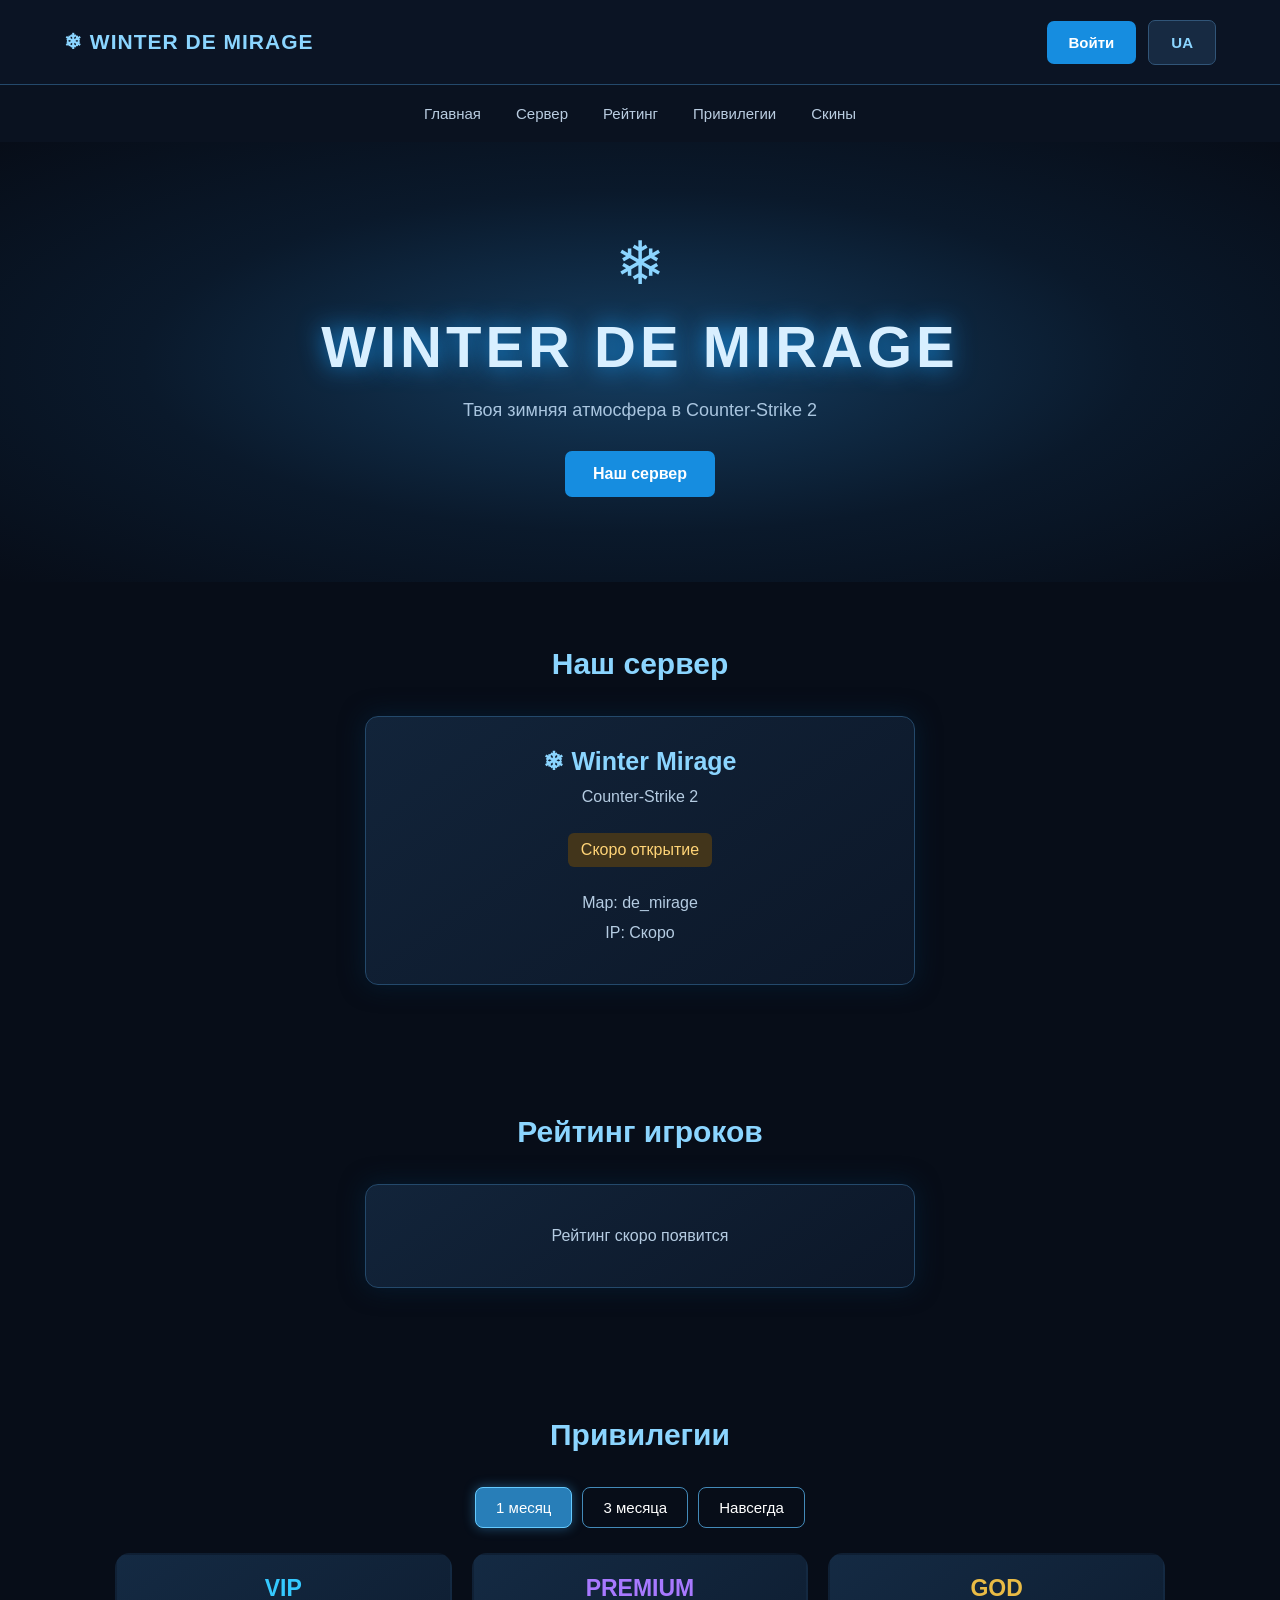
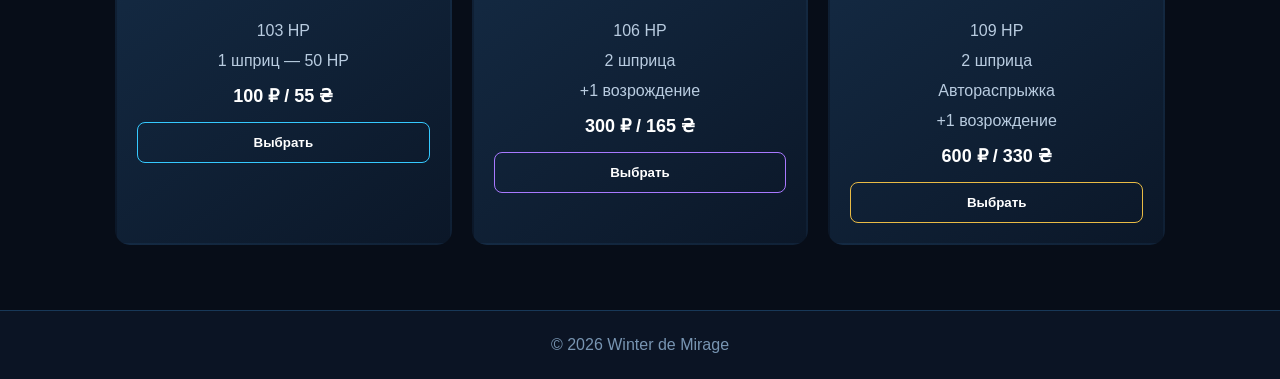
==== Winter de Mirage/index.html @ 79d19c04 "Add files via upload" ====
<!DOCTYPE html>
<html lang="ru">
<head>
    <meta charset="UTF-8">
    <meta name="viewport" content="width=device-width, initial-scale=1.0">
    <title>Winter de Mirage</title>
    <link rel="stylesheet" href="style.css">

    <style>
        .steam-profile {
            display: none;
            align-items: center;
            gap: 10px;
            color: white;
            text-decoration: none;
            padding: 5px 12px;
            border: 1px solid rgba(100, 190, 255, 0.35);
            border-radius: 10px;
            background: rgba(30, 90, 140, 0.2);
        }

        .steam-profile img {
            width: 38px;
            height: 38px;
            border-radius: 8px;
            object-fit: cover;
        }

        .steam-profile span {
            font-weight: bold;
            max-width: 130px;
            overflow: hidden;
            text-overflow: ellipsis;
            white-space: nowrap;
        }

        .plans {
            display: grid;
            grid-template-columns: repeat(3, minmax(0, 1fr));
            gap: 20px;
        }

        .plan {
            border: 2px solid transparent;
            border-radius: 15px;
            padding: 20px;
            transition: 0.25s;
            text-align: center;
        }

        .plan.vip { --plan-color: #35c9ff; }
        .plan.premium { --plan-color: #a879ff; }
        .plan.god { --plan-color: #e9bb45; }

        .plan.selected {
            border-color: var(--plan-color);
            box-shadow: 0 0 20px color-mix(in srgb, var(--plan-color) 35%, transparent);
            transform: translateY(-4px);
        }

        .plan h3 { color: var(--plan-color); }
        .plan .price { display: block; margin: 15px 0; }

        .select-plan-btn {
            width: 100%;
            padding: 12px;
            border: 1px solid var(--plan-color);
            border-radius: 8px;
            background: transparent;
            color: white;
            cursor: pointer;
            font-weight: bold;
            transition: 0.2s;
        }

        .select-plan-btn:hover,
        .plan.selected .select-plan-btn {
            background: var(--plan-color);
            color: #07111c;
        }

        .duration-buttons {
            display: flex;
            justify-content: center;
            flex-wrap: wrap;
            gap: 10px;
            margin: 25px 0;
        }

        .duration-btn {
            padding: 11px 20px;
            border: 1px solid #438ab9;
            border-radius: 8px;
            background: transparent;
            color: white;
            cursor: pointer;
            transition: 0.2s;
        }

        .duration-btn.active {
            background: #287eb8;
            border-color: #65caff;
            box-shadow: 0 0 12px rgba(65, 180, 255, 0.4);
        }

        .selection-summary {
            display: none;
            max-width: 600px;
            margin: 30px auto 0;
            padding: 22px;
            border: 1px solid #438ab9;
            border-radius: 15px;
            background: rgba(25, 70, 105, 0.2);
            text-align: center;
        }

        .selection-summary.visible { display: block; }
        .selection-summary h3 { margin-top: 0; }

        .selection-summary .selected-price {
            display: block;
            margin: 15px 0;
            font-size: 25px;
            font-weight: bold;
            color: #65caff;
        }

        .selection-summary .selection-name {
            font-size: 20px;
            font-weight: bold;
        }

        @media (max-width: 700px) {
            .plans { grid-template-columns: 1fr; }
        }
    </style>
</head>

<body>

<header class="header">
    <div class="logo">❄ WINTER DE MIRAGE</div>

    <div class="header-actions">
        <button class="login-btn" id="loginButton" onclick="steamLogin()">
            Войти
        </button>

        <a class="steam-profile" id="steamProfile"
           href="#" target="_blank" rel="noopener noreferrer">
            <img id="steamAvatar" src="" alt="Steam avatar">
            <span id="steamNickname">Игрок</span>
        </a>

        <button class="language-btn" onclick="switchLanguage()" id="languageButton">
            UA
        </button>
    </div>
</header>

<nav class="navigation">
    <a href="#home" data-ru="Главная" data-ua="Головна">Главная</a>
    <a href="#server" data-ru="Сервер" data-ua="Сервер">Сервер</a>
    <a href="#rating" data-ru="Рейтинг" data-ua="Рейтинг">Рейтинг</a>
    <a href="#privileges" data-ru="Привилегии" data-ua="Привілеї">Привилегии</a>
    <a href="skins.html" data-ru="Скины" data-ua="Скіни">Скины</a>
</nav>

<section class="hero" id="home">
    <div class="snowflake">❄</div>
    <h1>WINTER DE MIRAGE</h1>

    <p data-ru="Твоя зимняя атмосфера в Counter-Strike 2"
       data-ua="Твоя зимова атмосфера в Counter-Strike 2">
       Твоя зимняя атмосфера в Counter-Strike 2
    </p>

    <a href="#server" class="main-button"
       data-ru="Наш сервер" data-ua="Наш сервер">Наш сервер</a>
</section>

<section class="section" id="server">
    <h2 data-ru="Наш сервер" data-ua="Наш сервер">Наш сервер</h2>

    <div class="server-card">
        <h3>❄ Winter Mirage</h3>
        <p>Counter-Strike 2</p>
        <span class="status"
              data-ru="Скоро открытие"
              data-ua="Скоро відкриття">Скоро открытие</span>
        <p>Map: de_mirage</p>
        <p>IP: Скоро</p>
    </div>
</section>

<section class="section" id="rating">
    <h2 data-ru="Рейтинг игроков" data-ua="Рейтинг гравців">Рейтинг игроков</h2>

    <div class="server-card">
        <p data-ru="Рейтинг скоро появится"
           data-ua="Рейтинг скоро з'явиться">
           Рейтинг скоро появится
        </p>
    </div>
</section>

<section class="section" id="privileges">
    <h2 data-ru="Привилегии" data-ua="Привілеї">Привилегии</h2>

    <div class="duration-buttons">
        <button class="duration-btn active"
                onclick="changeDuration(0)"
                data-ru="1 месяц" data-ua="1 місяць">
            1 месяц
        </button>

        <button class="duration-btn"
                onclick="changeDuration(1)"
                data-ru="3 месяца" data-ua="3 місяці">
            3 месяца
        </button>

        <button class="duration-btn"
                onclick="changeDuration(2)"
                data-ru="Навсегда" data-ua="Назавжди">
            Навсегда
        </button>
    </div>

    <div class="plans">
        <div class="plan vip" id="plan-vip">
            <h3>VIP</h3>
            <p>103 HP</p>
            <p data-ru="1 шприц — 50 HP" data-ua="1 шприц — 50 HP">1 шприц — 50 HP</p>
            <strong class="price" id="vip-price">100 ₽ / 55 ₴</strong>
            <button class="select-plan-btn" onclick="selectPlan('vip')"
                    data-ru="Выбрать" data-ua="Обрати">Выбрать</button>
        </div>

        <div class="plan premium" id="plan-premium">
            <h3>PREMIUM</h3>
            <p>106 HP</p>
            <p data-ru="2 шприца" data-ua="2 шприци">2 шприца</p>
            <p data-ru="+1 возрождение" data-ua="+1 відродження">+1 возрождение</p>
            <strong class="price" id="premium-price">300 ₽ / 165 ₴</strong>
            <button class="select-plan-btn" onclick="selectPlan('premium')"
                    data-ru="Выбрать" data-ua="Обрати">Выбрать</button>
        </div>

        <div class="plan god" id="plan-god">
            <h3>GOD</h3>
            <p>109 HP</p>
            <p data-ru="2 шприца" data-ua="2 шприци">2 шприца</p>
            <p data-ru="Автораспрыжка" data-ua="Автострибки">Автораспрыжка</p>
            <p data-ru="+1 возрождение" data-ua="+1 відродження">+1 возрождение</p>
            <strong class="price" id="god-price">600 ₽ / 330 ₴</strong>
            <button class="select-plan-btn" onclick="selectPlan('god')"
                    data-ru="Выбрать" data-ua="Обрати">Выбрать</button>
        </div>
    </div>

    <div class="selection-summary" id="selectionSummary">
        <h3 data-ru="Твой выбор" data-ua="Твій вибір">Твой выбор</h3>
        <p class="selection-name" id="selectedPlanName">VIP</p>
        <p id="selectedDuration">1 месяц</p>
        <span class="selected-price" id="selectedPrice">100 ₽ / 55 ₴</span>
        <p data-ru="Выбор сохранён на этой странице. Оплата пока не подключена."
           data-ua="Вибір збережено на цій сторінці. Оплату поки не підключено.">
           Выбор сохранён на этой странице. Оплата пока не подключена.
        </p>
    </div>
</section>

<footer>
    © 2026 Winter de Mirage
</footer>

<script>
let currentLanguage = "ru";
let selectedPlan = null;
let selectedDuration = 0;

const prices = {
    vip: ["100 ₽ / 55 ₴", "150 ₽ / 85 ₴", "200 ₽ / 110 ₴"],
    premium: ["300 ₽ / 165 ₴", "400 ₽ / 220 ₴", "500 ₽ / 275 ₴"],
    god: ["600 ₽ / 330 ₴", "750 ₽ / 415 ₴", "900 ₽ / 500 ₴"]
};

const planNames = {
    vip: "VIP",
    premium: "PREMIUM",
    god: "GOD"
};

const durations = {
    ru: ["1 месяц", "3 месяца", "Навсегда"],
    ua: ["1 місяць", "3 місяці", "Назавжди"]
};

function steamLogin() {
    window.location.href = "/.netlify/functions/steam-login";
}

async function checkSteamLogin() {
    const loginButton = document.getElementById("loginButton");
    const profile = document.getElementById("steamProfile");
    const avatar = document.getElementById("steamAvatar");
    const nickname = document.getElementById("steamNickname");

    try {
        const response = await fetch(
            "/.netlify/functions/steam-me",
            {
                method: "GET",
                credentials: "same-origin",
                cache: "no-store"
            }
        );

        if (!response.ok) {
            loginButton.style.display = "";
            profile.style.display = "none";
            return;
        }

        const data = await response.json();

        if (!data.loggedIn || !data.steamId) {
            loginButton.style.display = "";
            profile.style.display = "none";
            return;
        }

        nickname.textContent = data.nickname || "Steam игрок";
        profile.href = "https://steamcommunity.com/profiles/" + data.steamId;

        if (data.avatar && data.avatar.startsWith("https://")) {
            avatar.src = data.avatar;
            avatar.style.display = "";
        } else {
            avatar.style.display = "none";
        }

        loginButton.style.display = "none";
        profile.style.display = "flex";

    } catch (error) {
        console.error("Steam login check failed:", error);
        loginButton.style.display = "";
        profile.style.display = "none";
    }
}

function changeDuration(index) {
    selectedDuration = index;

    document.getElementById("vip-price").textContent = prices.vip[index];
    document.getElementById("premium-price").textContent = prices.premium[index];
    document.getElementById("god-price").textContent = prices.god[index];

    document.querySelectorAll(".duration-btn").forEach((button, i) => {
        button.classList.toggle("active", i === index);
    });

    updateSelection();
}

function selectPlan(plan) {
    selectedPlan = plan;

    document.querySelectorAll(".plan").forEach(card => {
        card.classList.remove("selected");
    });

    document.getElementById("plan-" + plan).classList.add("selected");
    document.getElementById("selectionSummary").classList.add("visible");

    updateSelection();
}

function updateSelection() {
    if (!selectedPlan) return;

    document.getElementById("selectedPlanName").textContent =
        planNames[selectedPlan];

    document.getElementById("selectedDuration").textContent =
        durations[currentLanguage][selectedDuration];

    document.getElementById("selectedPrice").textContent =
        prices[selectedPlan][selectedDuration];
}

function switchLanguage() {
    currentLanguage = currentLanguage === "ru" ? "ua" : "ru";

    document.querySelectorAll("[data-ru]").forEach(element => {
        element.textContent = element.dataset[currentLanguage];
    });

    document.getElementById("languageButton").textContent =
        currentLanguage === "ru" ? "UA" : "RU";

    document.documentElement.lang = currentLanguage;

    updateSelection();
}

document.addEventListener("DOMContentLoaded", checkSteamLogin);
</script>

</body>
</html>
---- Winter de Mirage/style.css ----
* {
    margin: 0;
    padding: 0;
    box-sizing: border-box;
}

html {
    scroll-behavior: smooth;
}

body {
    background: #070d18;
    color: #eaf4ff;
    font-family: Arial, sans-serif;
}

/* Шапка */

.header {
    min-height: 85px;
    padding: 15px 5%;
    background: #0b1424;
    border-bottom: 1px solid #24496b;
    display: flex;
    justify-content: space-between;
    align-items: center;
    gap: 20px;
    flex-wrap: wrap;
}

.logo {
    color: #8bd5ff;
    font-size: 21px;
    font-weight: bold;
    letter-spacing: 1px;
}

.header-actions {
    display: flex;
    align-items: center;
    gap: 12px;
}

.header-actions button {
    cursor: pointer;
    border: none;
    border-radius: 7px;
    padding: 13px 22px;
    font-size: 15px;
    font-weight: bold;
    transition: 0.2s;
}

.login-btn {
    background: #168de0;
    color: white;
}

.login-btn:hover {
    background: #36aaff;
}

.register-btn {
    background: #eaf4ff;
    color: #10243b;
}

.register-btn:hover {
    background: #b9e3ff;
}

.language-btn {
    background: #172a42;
    color: #8bd5ff;
    border: 1px solid #315578 !important;
}

.language-btn:hover {
    background: #23476b;
}

/* Навигация */

.navigation {
    display: flex;
    justify-content: center;
    flex-wrap: wrap;
    gap: 35px;
    padding: 20px;
    background: #0a1220;
}

.navigation a {
    color: #b9cce0;
    text-decoration: none;
    font-size: 15px;
    transition: 0.2s;
}

.navigation a:hover {
    color: #65c5ff;
}

/* Главный экран */

.hero {
    min-height: 440px;
    padding: 40px 20px;
    display: flex;
    flex-direction: column;
    justify-content: center;
    align-items: center;
    text-align: center;
    background: radial-gradient(
        ellipse at center,
        #153d60,
        #0a192b 55%,
        #070d18
    );
}

.snowflake {
    color: #8bd5ff;
    font-size: 60px;
    margin-bottom: 15px;
}

.hero h1 {
    font-size: clamp(30px, 6vw, 58px);
    color: #d8efff;
    letter-spacing: 4px;
    text-shadow: 0 0 25px #168de0;
}

.hero p {
    color: #a9c5df;
    font-size: 18px;
    margin: 20px 0 30px;
}

.main-button {
    background: #168de0;
    color: white;
    padding: 14px 28px;
    border-radius: 7px;
    text-decoration: none;
    font-weight: bold;
    transition: 0.2s;
}

.main-button:hover {
    background: #36aaff;
    transform: translateY(-3px);
}

/* Разделы */

.section {
    max-width: 1100px;
    margin: auto;
    padding: 65px 25px;
    text-align: center;
}

.section h2 {
    color: #8bd5ff;
    font-size: 30px;
    margin-bottom: 35px;
}

/* Сервер */

.server-card {
    max-width: 550px;
    margin: auto;
    padding: 30px;
    background: linear-gradient(145deg, #12243a, #0c1728);
    border: 1px solid #24496b;
    border-radius: 13px;
    box-shadow: 0 0 25px #061c30;
}

.server-card h3 {
    color: #8bd5ff;
    font-size: 25px;
    margin-bottom: 12px;
}

.server-card p {
    color: #b5cce2;
    margin: 12px 0;
}

.status {
    display: inline-block;
    color: #ffd477;
    background: #42351b;
    padding: 8px 13px;
    border-radius: 6px;
    margin: 15px 0;
}

/* Выбор срока */

.duration-buttons {
    display: flex;
    justify-content: center;
    flex-wrap: wrap;
    gap: 12px;
    margin-bottom: 30px;
}

.duration-btn {
    padding: 12px 22px;
    color: #b9cce0;
    background: #14243a;
    border: 1px solid #315578;
    border-radius: 7px;
    cursor: pointer;
    font-size: 15px;
    transition: 0.2s;
}

.duration-btn:hover,
.duration-btn.active {
    background: #168de0;
    color: white;
    border-color: #36aaff;
}

/* Карточки привилегий */

.plans {
    display: grid;
    grid-template-columns: repeat(3, 1fr);
    gap: 20px;
}

.plan {
    padding: 28px 18px;
    background: linear-gradient(145deg, #142a43, #0b1728);
    border: 1px solid #285274;
    border-radius: 12px;
    transition: 0.25s;
}

.plan:hover {
    transform: translateY(-6px);
    border-color: #65c5ff;
    box-shadow: 0 0 20px #123c5c;
}

.plan h3 {
    color: #8bd5ff;
    font-size: 23px;
    margin-bottom: 20px;
}

.plan p {
    color: #b9cce0;
    margin: 12px 0;
}

.plan strong {
    display: block;
    color: white;
    font-size: 18px;
    margin-top: 22px;
}

/* Подвал */

footer {
    text-align: center;
    padding: 25px;
    background: #0b1424;
    border-top: 1px solid #183858;
    color: #7895b2;
}

/* Телефоны */

@media (max-width: 700px) {
    .header {
        flex-direction: column;
        justify-content: center;
    }

    .header-actions {
        flex-wrap: wrap;
        justify-content: center;
    }

    .navigation {
        gap: 18px;
    }

    .plans {
        grid-template-columns: 1fr;
    }

    .hero h1 {
        letter-spacing: 2px;
    }
}
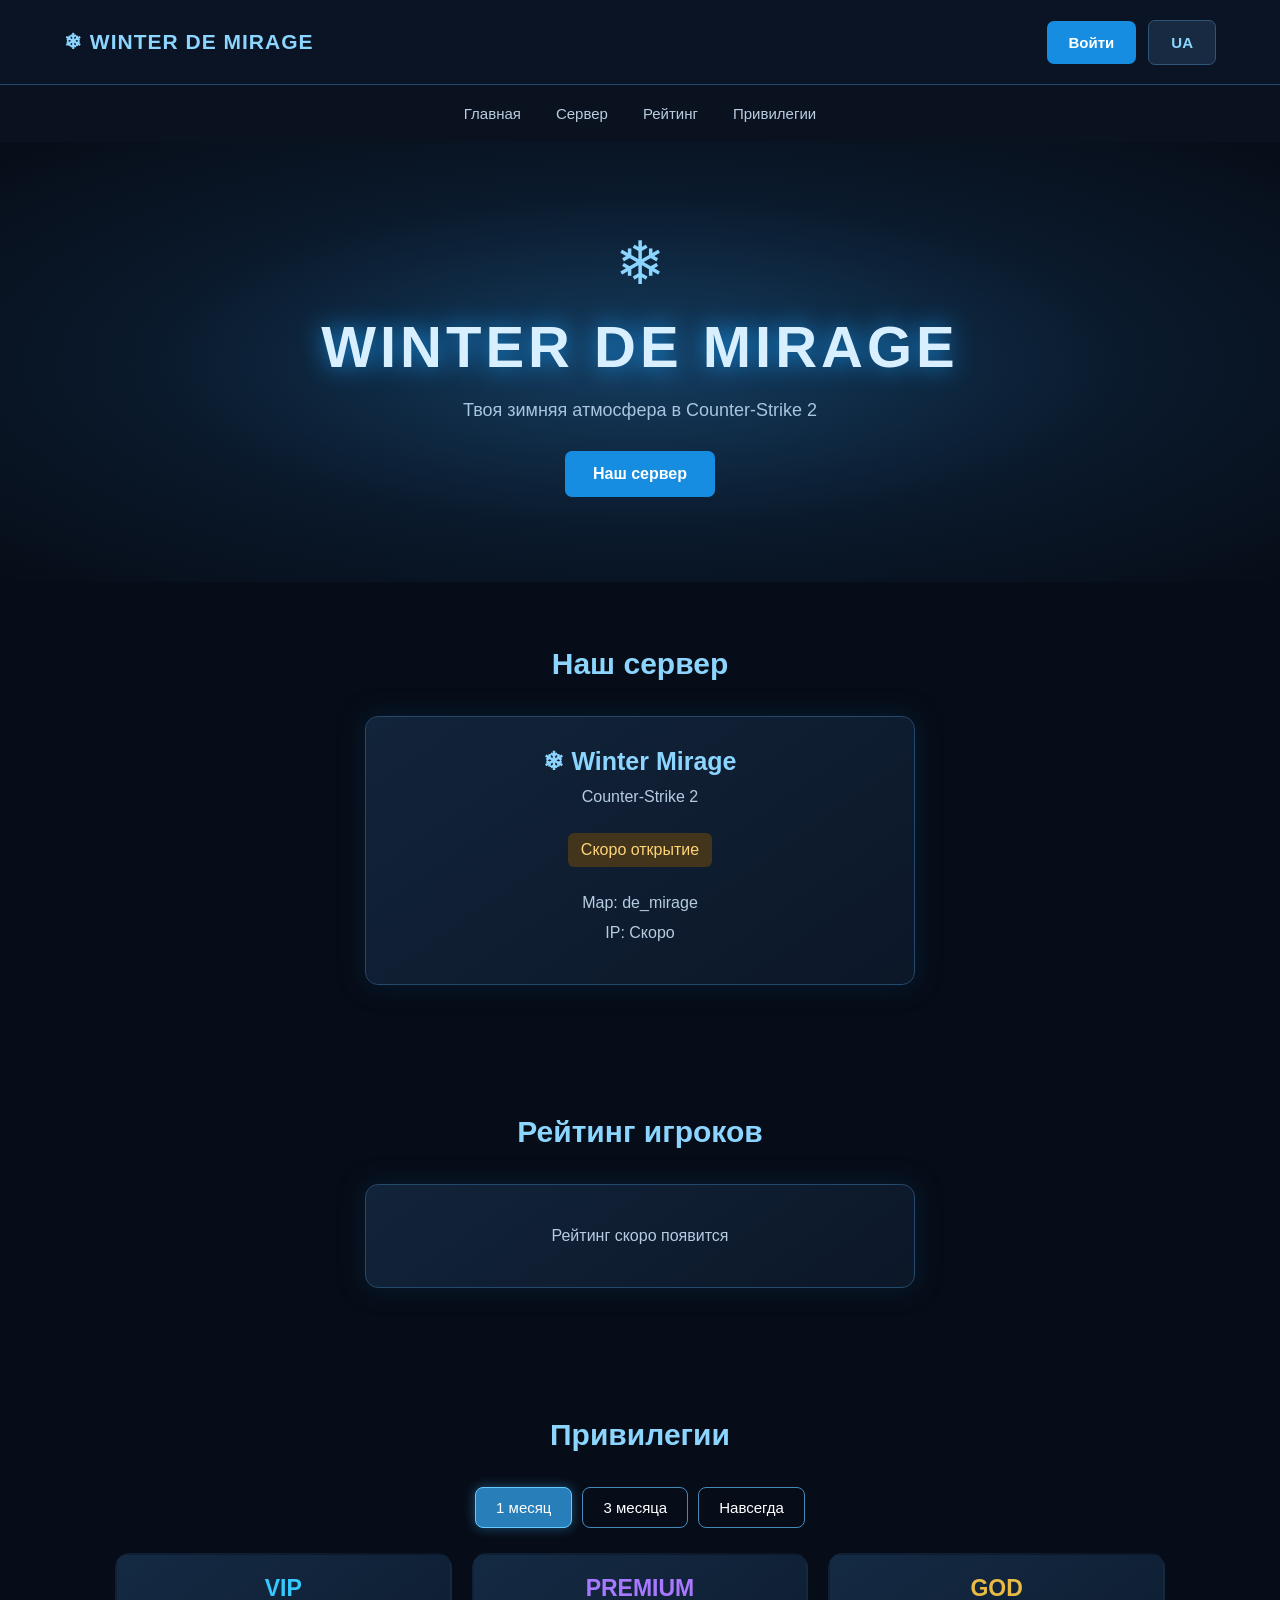
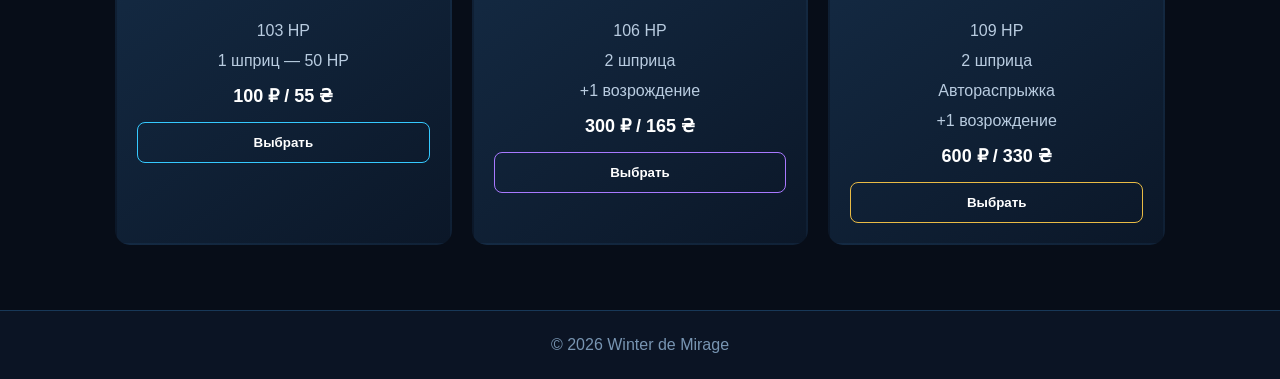
==== commit 5f7352cc: "Update index.html" ====
--- a/Winter de Mirage/index.html
+++ b/Winter de Mirage/index.html
@@ -1,4 +1,3 @@
-
 <!DOCTYPE html>
 <html lang="ru">
 <head>
@@ -164,7 +163,6 @@
     <a href="#server" data-ru="Сервер" data-ua="Сервер">Сервер</a>
     <a href="#rating" data-ru="Рейтинг" data-ua="Рейтинг">Рейтинг</a>
     <a href="#privileges" data-ru="Привилегии" data-ua="Привілеї">Привилегии</a>
-    <a href="skins.html" data-ru="Скины" data-ua="Скіни">Скины</a>
 </nav>
 
 <section class="hero" id="home">
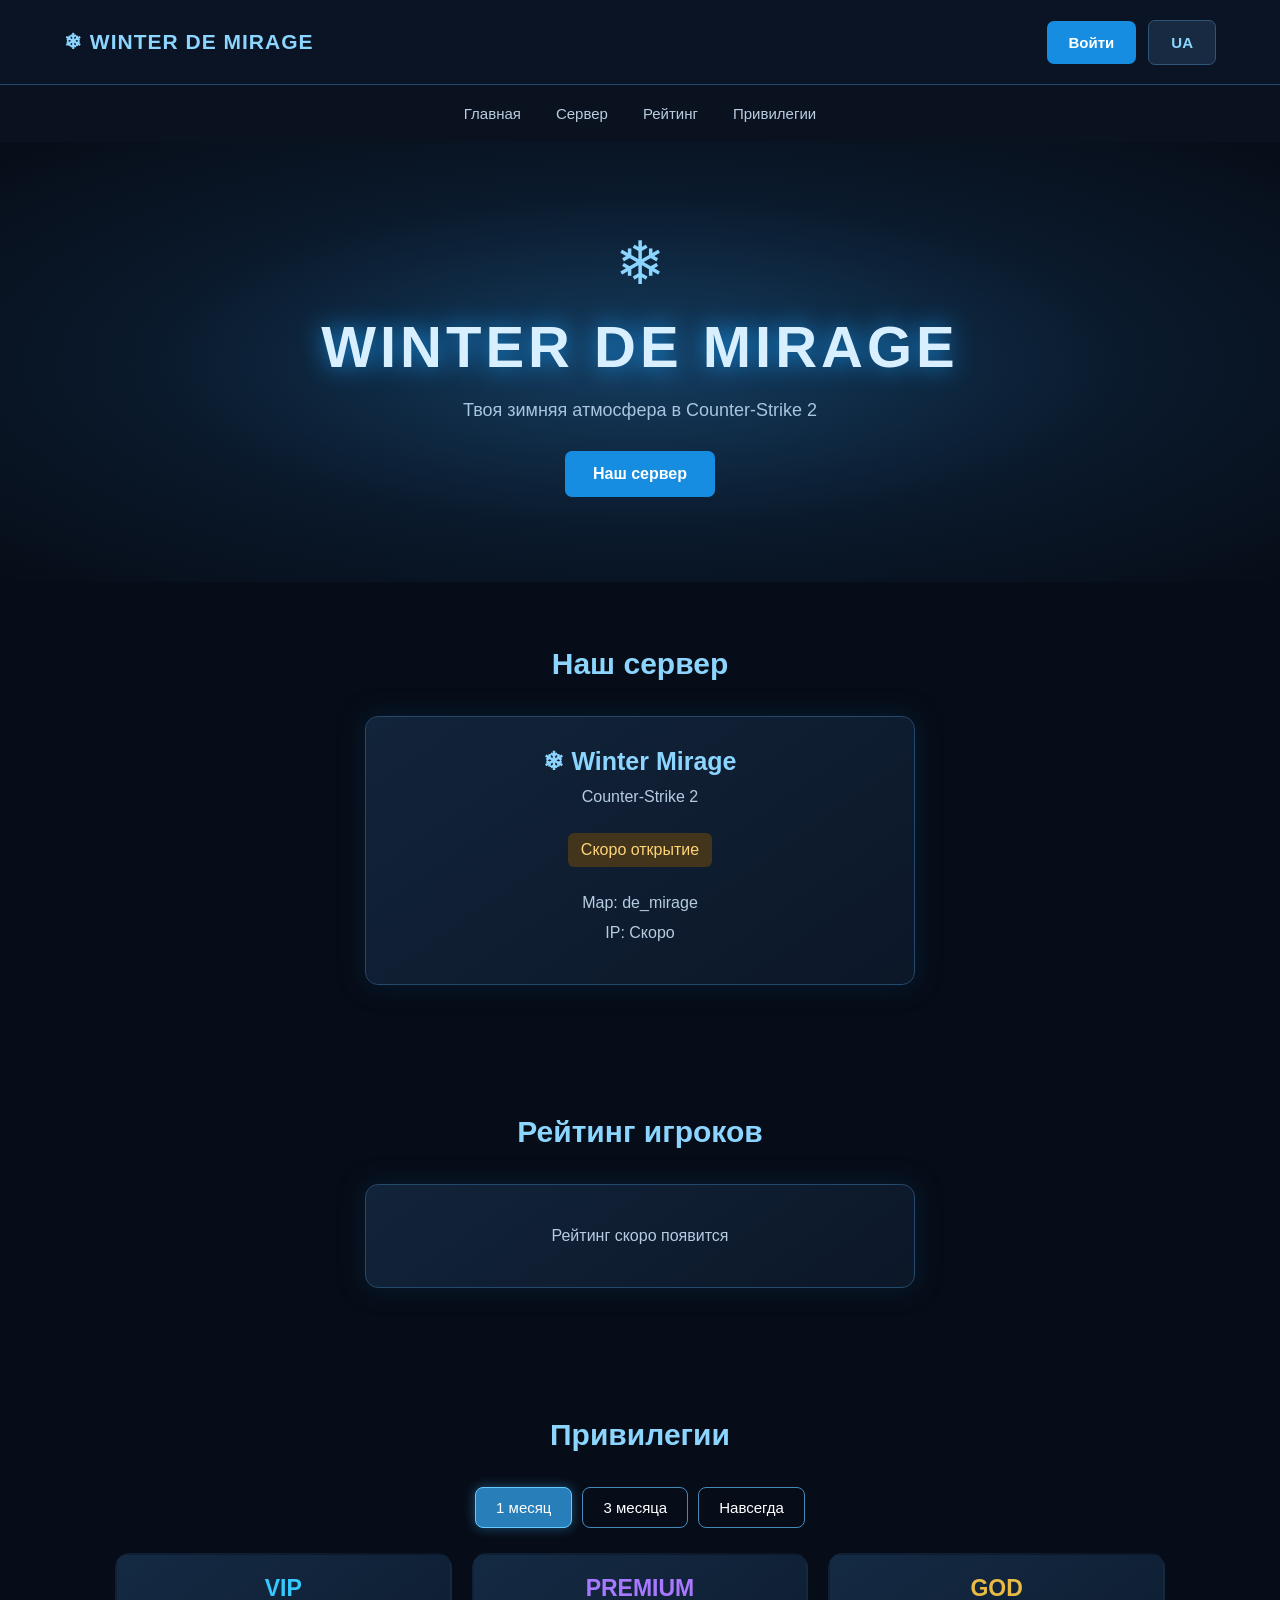
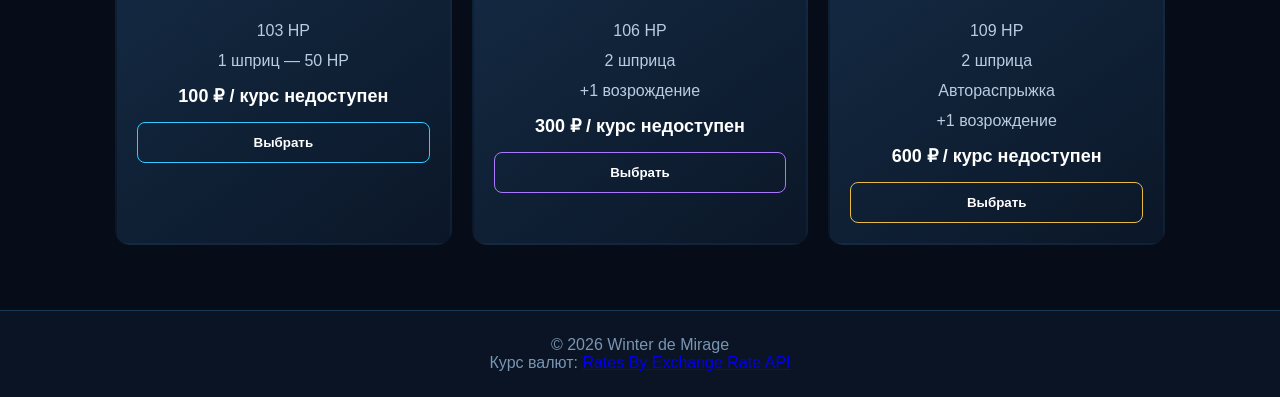
==== commit 090ca487: "Update index.html" ====
--- a/Winter de Mirage/index.html
+++ b/Winter de Mirage/index.html
@@ -1,3 +1,4 @@
+
 <!DOCTYPE html>
 <html lang="ru">
 <head>
@@ -272,6 +273,12 @@
 
 <footer>
     © 2026 Winter de Mirage
+    <p>Курс валют:
+        <a href="https://www.exchangerate-api.com"
+           target="_blank" rel="noopener noreferrer">
+           Rates By Exchange Rate API
+        </a>
+    </p>
 </footer>
 
 <script>
@@ -279,11 +286,90 @@
 let selectedPlan = null;
 let selectedDuration = 0;
 
+// Цены тарифов в рублях
 const prices = {
-    vip: ["100 ₽ / 55 ₴", "150 ₽ / 85 ₴", "200 ₽ / 110 ₴"],
-    premium: ["300 ₽ / 165 ₴", "400 ₽ / 220 ₴", "500 ₽ / 275 ₴"],
-    god: ["600 ₽ / 330 ₴", "750 ₽ / 415 ₴", "900 ₽ / 500 ₴"]
+    vip: [100, 150, 200],
+    premium: [300, 400, 500],
+    god: [600, 750, 900]
 };
+
+// Курс RUB -> UAH загружается автоматически
+let rubToUahRate = null;
+let exchangeRateStatus = "loading";
+const RATE_CACHE_KEY = "winterDeMirageRubUahRate";
+
+function formatPrice(plan, index) {
+    const rubPrice = prices[plan][index];
+
+    if (rubToUahRate === null) {
+        const statusText = exchangeRateStatus === "error"
+            ? "курс недоступен"
+            : "загрузка курса...";
+        return `${rubPrice} ₽ / ${statusText}`;
+    }
+
+    const uahPrice = Math.round(rubPrice * rubToUahRate);
+    return `${rubPrice} ₽ / ≈ ${uahPrice} ₴`;
+}
+
+async function loadExchangeRate() {
+    try {
+        // Сначала проверяем сохранённый курс: он используется не дольше 24 часов
+        try {
+            const saved = JSON.parse(localStorage.getItem(RATE_CACHE_KEY));
+
+            if (
+                saved &&
+                Number.isFinite(saved.rate) &&
+                saved.rate > 0 &&
+                Date.now() - saved.savedAt < 24 * 60 * 60 * 1000
+            ) {
+                rubToUahRate = saved.rate;
+                exchangeRateStatus = "loaded";
+                changeDuration(selectedDuration);
+                return;
+            }
+        } catch (cacheError) {
+            console.warn("Не удалось прочитать сохранённый курс:", cacheError);
+        }
+
+        const response = await fetch("https://open.er-api.com/v6/latest/RUB");
+
+        if (!response.ok) {
+            throw new Error("Ошибка загрузки курса: " + response.status);
+        }
+
+        const data = await response.json();
+
+        if (
+            data.result !== "success" ||
+            !data.rates ||
+            !Number.isFinite(data.rates.UAH) ||
+            data.rates.UAH <= 0
+        ) {
+            throw new Error("В ответе API нет курса RUB/UAH");
+        }
+
+        rubToUahRate = data.rates.UAH;
+        exchangeRateStatus = "loaded";
+
+        try {
+            localStorage.setItem(RATE_CACHE_KEY, JSON.stringify({
+                rate: rubToUahRate,
+                savedAt: Date.now()
+            }));
+        } catch (cacheError) {
+            console.warn("Не удалось сохранить курс:", cacheError);
+        }
+
+        changeDuration(selectedDuration);
+
+    } catch (error) {
+        console.error("Не удалось загрузить курс валют:", error);
+        exchangeRateStatus = "error";
+        changeDuration(selectedDuration);
+    }
+}
 
 const planNames = {
     vip: "VIP",
@@ -353,9 +439,14 @@
 function changeDuration(index) {
     selectedDuration = index;
 
-    document.getElementById("vip-price").textContent = prices.vip[index];
-    document.getElementById("premium-price").textContent = prices.premium[index];
-    document.getElementById("god-price").textContent = prices.god[index];
+    document.getElementById("vip-price").textContent =
+        formatPrice("vip", index);
+
+    document.getElementById("premium-price").textContent =
+        formatPrice("premium", index);
+
+    document.getElementById("god-price").textContent =
+        formatPrice("god", index);
 
     document.querySelectorAll(".duration-btn").forEach((button, i) => {
         button.classList.toggle("active", i === index);
@@ -387,7 +478,7 @@
         durations[currentLanguage][selectedDuration];
 
     document.getElementById("selectedPrice").textContent =
-        prices[selectedPlan][selectedDuration];
+        formatPrice(selectedPlan, selectedDuration);
 }
 
 function switchLanguage() {
@@ -405,7 +496,11 @@
     updateSelection();
 }
 
-document.addEventListener("DOMContentLoaded", checkSteamLogin);
+document.addEventListener("DOMContentLoaded", () => {
+    checkSteamLogin();
+    changeDuration(selectedDuration);
+    loadExchangeRate();
+});
 </script>
 
 </body>
